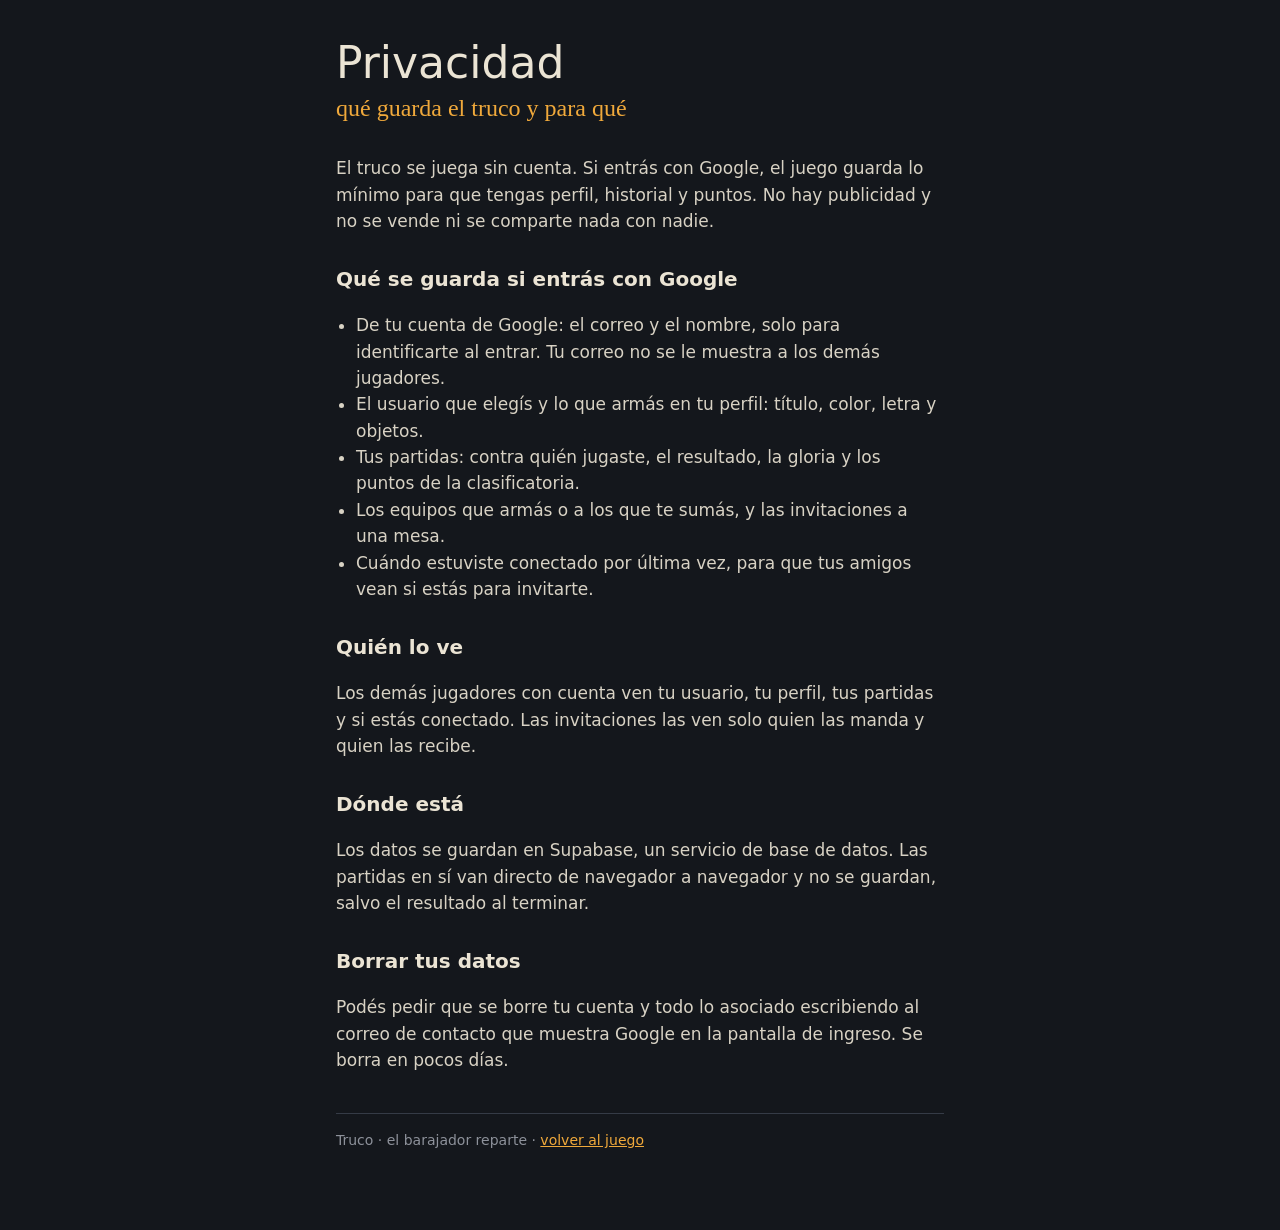
==== privacidad.html @ c435e36a "página de privacidad Co-Authored-By: Claude Opus 5.5 <noreply@anthropic.com>" ====
<!doctype html>
<html lang="es">
<head>
<meta charset="utf-8">
<meta name="viewport" content="width=device-width, initial-scale=1">
<meta name="theme-color" content="#14171c">
<title>Truco · privacidad</title>
<link rel="icon" href="data:image/svg+xml,%3Csvg xmlns='http://www.w3.org/2000/svg' viewBox='-50 -50 100 100'%3E%3Crect x='-50' y='-50' width='100' height='100' rx='18' fill='%231e222a'/%3E%3Ccircle r='14' stroke='%23f0a93b' stroke-width='5' fill='none'/%3E%3Ccircle r='3' fill='%23f0a93b'/%3E%3C/svg%3E">
<style>
  @font-face { font-family: Bricolage; src: url(fuentes/BricolageGrotesque.ttf); font-weight: 200 800; font-display: swap; }
  @font-face { font-family: Caveat; src: url(fuentes/Caveat.ttf); font-weight: 400 700; font-display: swap; }
  :root { --noche: #14171c; --papel: #ebe4d4; --ambar: #f0a93b; --gris: #8d919a; --linea: #353b46; }
  * { box-sizing: border-box; }
  body { margin: 0; background: var(--noche); color: var(--papel); font: 17px/1.55 Bricolage, system-ui, sans-serif; }
  main { max-width: 640px; margin: 0 auto; padding: 40px 16px 64px; }
  h1 { font-weight: 500; font-size: 44px; margin: 0; line-height: 1.05; }
  .sub { font-family: Caveat; color: var(--ambar); font-size: 24px; margin: 4px 0 28px; }
  h2 { font-size: 20px; font-weight: 600; margin: 30px 0 6px; }
  p, li { color: #d8d2c4; }
  ul { padding-left: 20px; }
  a { color: var(--ambar); }
  .pie { margin-top: 40px; padding-top: 16px; border-top: 1px solid var(--linea); font-size: 14px; color: var(--gris); }
</style>
</head>
<body>
<main>
  <h1>Privacidad</h1>
  <p class="sub">qué guarda el truco y para qué</p>

  <p>El truco se juega sin cuenta. Si entrás con Google, el juego guarda lo mínimo para que tengas perfil, historial y puntos. No hay publicidad y no se vende ni se comparte nada con nadie.</p>

  <h2>Qué se guarda si entrás con Google</h2>
  <ul>
    <li>De tu cuenta de Google: el correo y el nombre, solo para identificarte al entrar. Tu correo no se le muestra a los demás jugadores.</li>
    <li>El usuario que elegís y lo que armás en tu perfil: título, color, letra y objetos.</li>
    <li>Tus partidas: contra quién jugaste, el resultado, la gloria y los puntos de la clasificatoria.</li>
    <li>Los equipos que armás o a los que te sumás, y las invitaciones a una mesa.</li>
    <li>Cuándo estuviste conectado por última vez, para que tus amigos vean si estás para invitarte.</li>
  </ul>

  <h2>Quién lo ve</h2>
  <p>Los demás jugadores con cuenta ven tu usuario, tu perfil, tus partidas y si estás conectado. Las invitaciones las ven solo quien las manda y quien las recibe.</p>

  <h2>Dónde está</h2>
  <p>Los datos se guardan en Supabase, un servicio de base de datos. Las partidas en sí van directo de navegador a navegador y no se guardan, salvo el resultado al terminar.</p>

  <h2>Borrar tus datos</h2>
  <p>Podés pedir que se borre tu cuenta y todo lo asociado escribiendo al correo de contacto que muestra Google en la pantalla de ingreso. Se borra en pocos días.</p>

  <p class="pie">Truco · el barajador reparte · <a href="./">volver al juego</a></p>
</main>
</body>
</html>
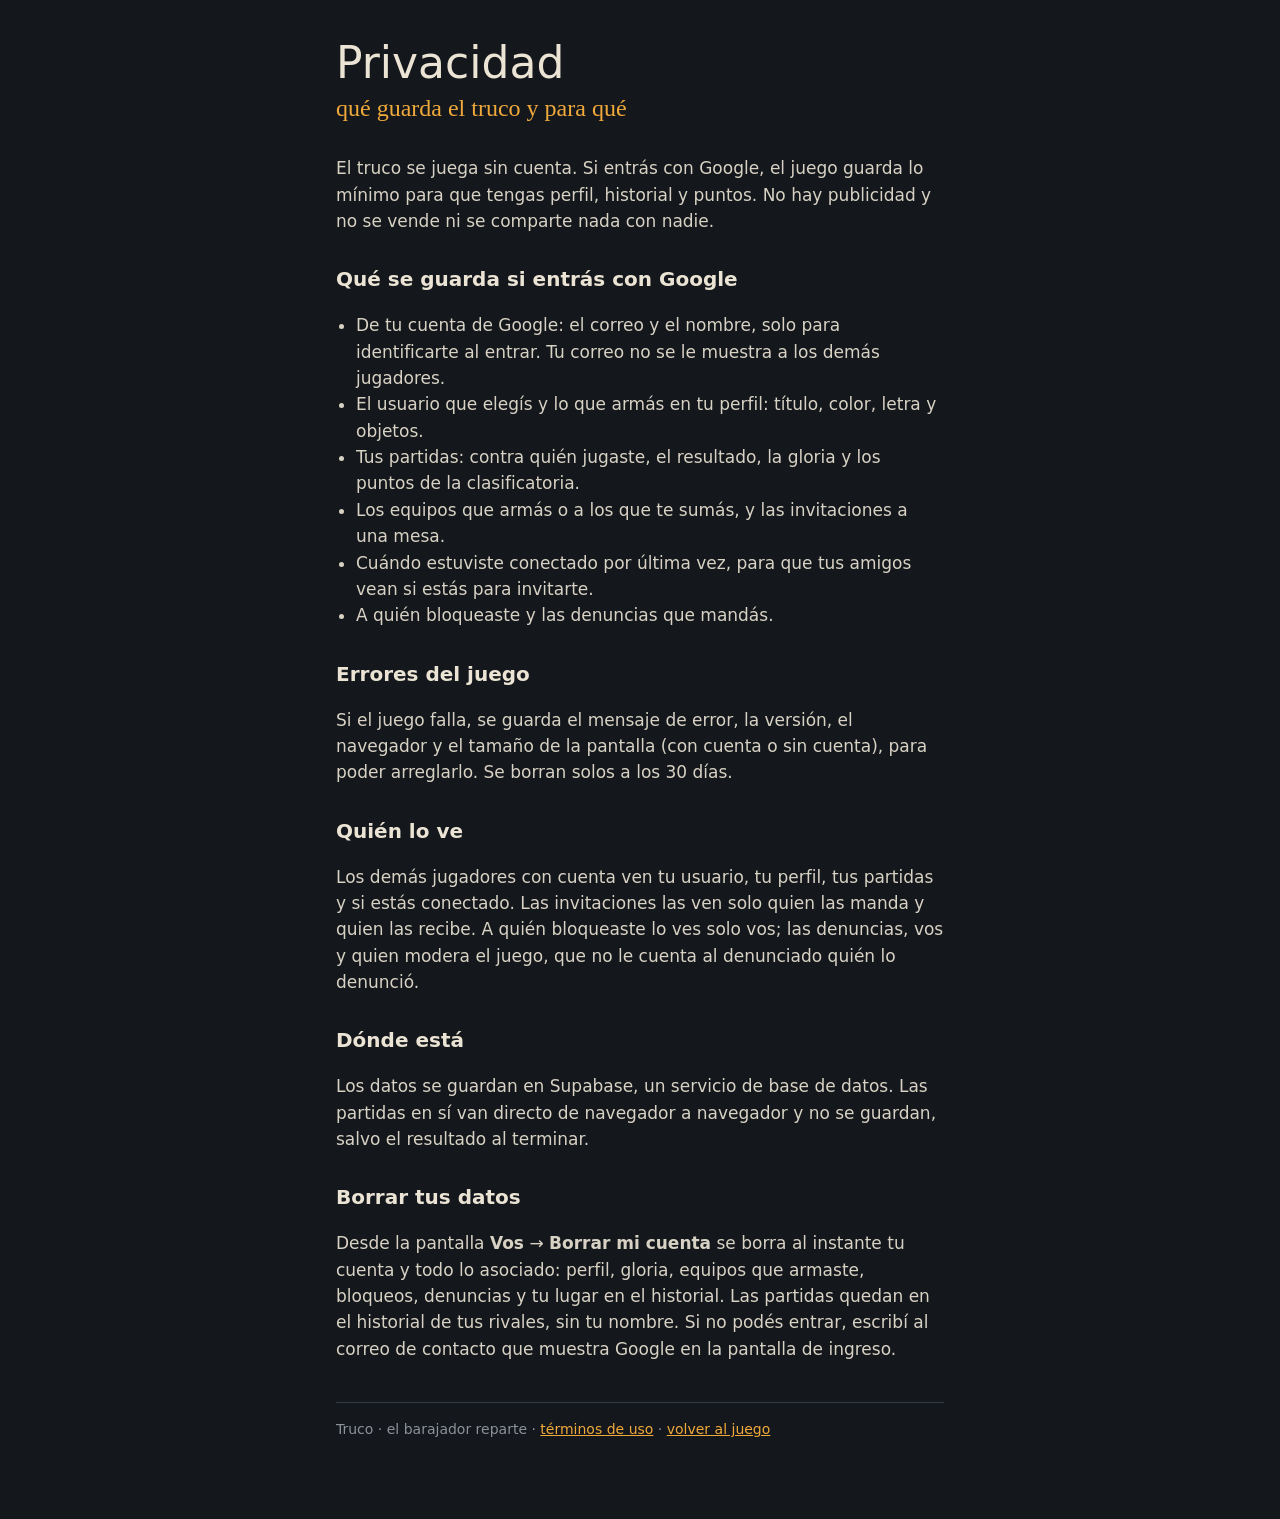
==== commit 0a83170e: "truco: tandas de crecer (tutorial, emotes, amigos, ranking y torneo de una noche) y arreglos del pas" ====
--- a/privacidad.html
+++ b/privacidad.html
@@ -36,18 +36,22 @@
     <li>Tus partidas: contra quién jugaste, el resultado, la gloria y los puntos de la clasificatoria.</li>
     <li>Los equipos que armás o a los que te sumás, y las invitaciones a una mesa.</li>
     <li>Cuándo estuviste conectado por última vez, para que tus amigos vean si estás para invitarte.</li>
+    <li>A quién bloqueaste y las denuncias que mandás.</li>
   </ul>
 
+  <h2>Errores del juego</h2>
+  <p>Si el juego falla, se guarda el mensaje de error, la versión, el navegador y el tamaño de la pantalla (con cuenta o sin cuenta), para poder arreglarlo. Se borran solos a los 30 días.</p>
+
   <h2>Quién lo ve</h2>
-  <p>Los demás jugadores con cuenta ven tu usuario, tu perfil, tus partidas y si estás conectado. Las invitaciones las ven solo quien las manda y quien las recibe.</p>
+  <p>Los demás jugadores con cuenta ven tu usuario, tu perfil, tus partidas y si estás conectado. Las invitaciones las ven solo quien las manda y quien las recibe. A quién bloqueaste lo ves solo vos; las denuncias, vos y quien modera el juego, que no le cuenta al denunciado quién lo denunció.</p>
 
   <h2>Dónde está</h2>
   <p>Los datos se guardan en Supabase, un servicio de base de datos. Las partidas en sí van directo de navegador a navegador y no se guardan, salvo el resultado al terminar.</p>
 
   <h2>Borrar tus datos</h2>
-  <p>Podés pedir que se borre tu cuenta y todo lo asociado escribiendo al correo de contacto que muestra Google en la pantalla de ingreso. Se borra en pocos días.</p>
+  <p>Desde la pantalla <b>Vos</b> → <b>Borrar mi cuenta</b> se borra al instante tu cuenta y todo lo asociado: perfil, gloria, equipos que armaste, bloqueos, denuncias y tu lugar en el historial. Las partidas quedan en el historial de tus rivales, sin tu nombre. Si no podés entrar, escribí al correo de contacto que muestra Google en la pantalla de ingreso.</p>
 
-  <p class="pie">Truco · el barajador reparte · <a href="./">volver al juego</a></p>
+  <p class="pie">Truco · el barajador reparte · <a href="terminos.html">términos de uso</a> · <a href="./">volver al juego</a></p>
 </main>
 </body>
 </html>
